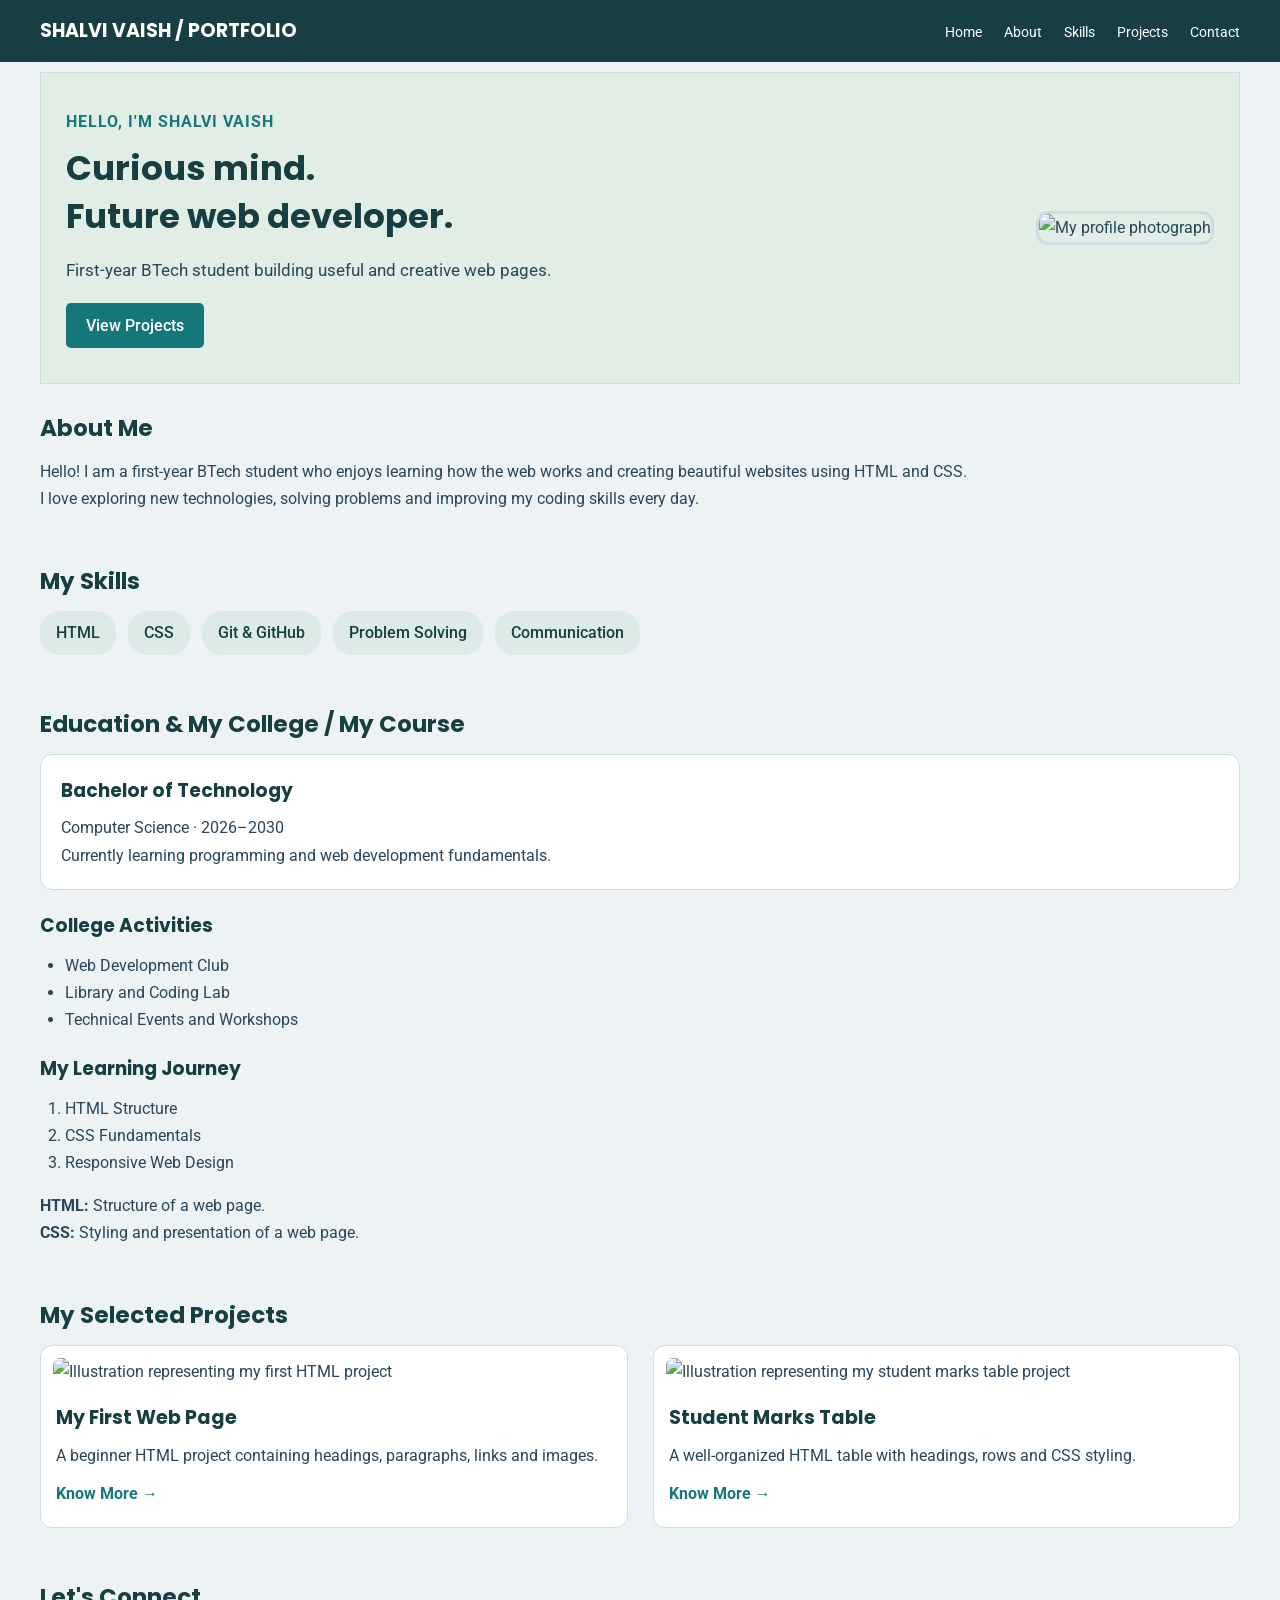
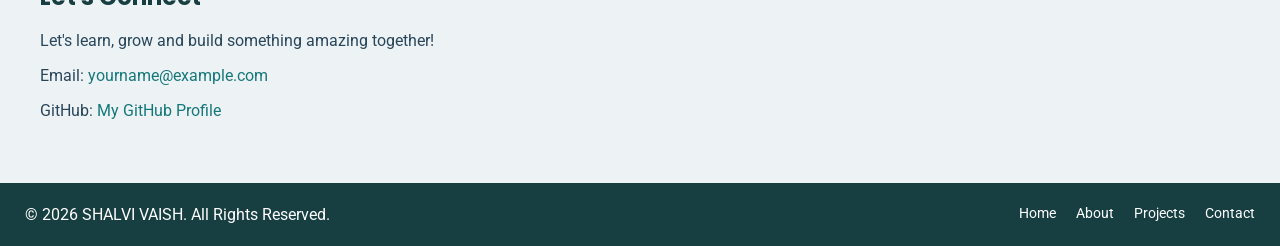
==== Assignment 4/index.html @ 3158d37a "Add files via upload" ====
<!DOCTYPE html>
<html lang="en">

<head>
    <meta charset="UTF-8">
    <meta name="viewport" content="width=device-width, initial-scale=1.0">

    <meta name="description" content="My personal portfolio showcasing my skills, education and web development projects.">
    <meta name="author" content="Your Name">

    <title>My Portfolio | Web Developer</title>

    <!-- Google Fonts -->
    <link rel="preconnect" href="https://fonts.googleapis.com">
    <link rel="preconnect" href="https://fonts.gstatic.com" crossorigin>

    <link href="https://fonts.googleapis.com/css2?family=Poppins:wght@400;500;600;700;800&family=Roboto:wght@400;500;700&display=swap" rel="stylesheet">

    <!-- External CSS -->
    <link rel="stylesheet" href="style.css">
</head>

<body>

    <!-- Navigation Bar -->
    <header id="home">

        <nav class="navbar">

            <h2 class="logo">SHALVI VAISH / PORTFOLIO</h2>

            <ul class="nav-links">
                <li><a href="#home">Home</a></li>
                <li><a href="#about">About</a></li>
                <li><a href="#skills">Skills</a></li>
                <li><a href="#projects">Projects</a></li>
                <li><a href="#contact">Contact</a></li>
            </ul>

        </nav>

    </header>

    <main>

        <!-- Hero Section -->
        <section class="hero">

            <div class="hero-content">

                <p class="intro">HELLO, I'M SHALVI VAISH</p>

                <h1>
                    Curious mind.<br>
                    Future web developer.
                </h1>

                <p class="hero-text">
                    First-year BTech student building useful
                    and creative web pages.
                </p>

                <a href="#projects" class="btn">
                    View Projects
                </a>

            </div>

            <div class="hero-image">

                <img src="../src/assets/profile.jpeg"
                     alt="My profile photograph">

            </div>

        </section>

        <!-- About Section -->
        <section id="about" class="content-section">

            <h2>About Me</h2>

            <p>
                Hello! I am a first-year BTech student who enjoys
                learning how the web works and creating beautiful
                websites using HTML and CSS.
            </p>

            <p>
                I love exploring new technologies, solving problems
                and improving my coding skills every day.
            </p>

        </section>

        <!-- Skills Section -->
        <section id="skills" class="content-section">

            <h2>My Skills</h2>

            <div class="skills-list">

                <span>HTML</span>
                <span>CSS</span>
                <span>Git & GitHub</span>
                <span>Problem Solving</span>
                <span>Communication</span>

            </div>

        </section>

        <!-- Education Section -->
        <section id="education" class="content-section">

            <h2>Education & My College / My Course</h2>

            <div class="education-card">

                <h3>Bachelor of Technology</h3>

                <p>Computer Science · 2026–2030</p>

                <p>
                    Currently learning programming and
                    web development fundamentals.
                </p>

            </div>

            <h3 class="subheading">College Activities</h3>

            <ul class="college-list">
                <li>Web Development Club</li>
                <li>Library and Coding Lab</li>
                <li>Technical Events and Workshops</li>
            </ul>

            <h3 class="subheading">My Learning Journey</h3>

            <ol class="learning-list">
                <li>HTML Structure</li>
                <li>CSS Fundamentals</li>
                <li>Responsive Web Design</li>
            </ol>

            <div class="definitions">

                <p><strong>HTML:</strong> Structure of a web page.</p>

                <p><strong>CSS:</strong> Styling and presentation of a web page.</p>

            </div>

        </section>

        <!-- Projects Section -->
        <section id="projects" class="content-section">

            <h2>My Selected Projects</h2>

            <div class="project-container">

                <article class="project-card">

                    <img src="../src/assets/project.jpg"
                         alt="Illustration representing my first HTML project">

                    <div class="project-info">

                        <h3>My First Web Page</h3>

                        <p>
                            A beginner HTML project containing
                            headings, paragraphs, links and images.
                        </p>

                        <a href="#contact">Know More →</a>

                    </div>

                </article>

                <article class="project-card">

                    <img src="../src/assets/project.jpg"
                         alt="Illustration representing my student marks table project">

                    <div class="project-info">

                        <h3>Student Marks Table</h3>

                        <p>
                            A well-organized HTML table with
                            headings, rows and CSS styling.
                        </p>

                        <a href="#contact">Know More →</a>

                    </div>

                </article>

            </div>

        </section>

        <!-- Contact Section -->
        <section id="contact" class="content-section">

            <h2>Let's Connect</h2>

            <p>
                Let's learn, grow and build something amazing together!
            </p>

            <p>
                Email:
                <a href="shalvivaish123@.com">
                    yourname@example.com
                </a>
            </p>

            <p>
                GitHub:
                <a href="https://github.com/shalvivaish5-hub">
                    My GitHub Profile
                </a>
            </p>

        </section>

    </main>

    <!-- Footer -->
    <footer>

        <p>© 2026 SHALVI VAISH. All Rights Reserved.</p>

        <div class="footer-links">
            <a href="#home">Home</a>
            <a href="#about">About</a>
            <a href="#projects">Projects</a>
            <a href="#contact">Contact</a>
        </div>

    </footer>

</body>
</html>
---- Assignment 4/style.css ----
/* =================================
   1. CSS DESIGN TOKENS
================================= */

:root {

    /* Colour Palette */
    --primary: #173f42;
    --secondary: #16777b;
    --background: #edf3f5;
    --hero-bg: #e0eee6;
    --white: #ffffff;
    --text: #29465a;
    --light-border: #ccdcdf;

    /* Fonts */
    --heading-font: 'Poppins', sans-serif;
    --body-font: 'Roboto', sans-serif;

    /* Font Sizes */
    --heading-size: 32px;
    --subheading-size: 23px;
    --body-size: 16px;

    /* Spacing */
    --small-space: 10px;
    --medium-space: 20px;
    --large-space: 35px;

    /* Other */
    --card-radius: 12px;
    --transition: 0.3s ease;
}


/* =================================
   2. GENERAL STYLING
================================= */

* {
    margin: 0;
    padding: 0;
    box-sizing: border-box;
}

html {
    scroll-behavior: smooth;
}

body {
    font-family: var(--body-font);
    background-color: var(--background);
    color: var(--text);
    font-size: var(--body-size);
    line-height: 1.7;
}

a {
    text-decoration: none;
    color: var(--secondary);
    transition: var(--transition);
}

a:hover {
    color: var(--primary);
}


/* =================================
   3. NAVIGATION BAR
================================= */

header {
    background-color: var(--primary);
}

.navbar {
    max-width: 1250px;
    margin: auto;
    padding: 15px 25px;

    display: flex;
    align-items: center;
    justify-content: space-between;
    flex-wrap: wrap;
    gap: 15px;
}

.logo {
    color: var(--white);
    font-family: var(--heading-font);
    font-size: 19px;
}

.nav-links {
    list-style: none;
    display: flex;
    gap: 22px;
}

.nav-links a {
    color: var(--white);
    font-size: 14px;
}

.nav-links a:hover {
    color: #9de0d5;
}


/* =================================
   4. HERO SECTION
================================= */

.hero {
    max-width: 1250px;
    margin: auto;

    min-height: 255px;
    padding: 35px 25px;

    background-color: var(--hero-bg);

    display: flex;
    justify-content: space-between;
    align-items: center;
    gap: 30px;

    border: 1px solid var(--light-border);
}

.hero-content {
    max-width: 700px;
}

.intro {
    color: var(--secondary);
    font-weight: 700;
    letter-spacing: 1px;
    margin-bottom: 10px;
}

.hero h1 {
    font-family: var(--heading-font);
    font-size: 34px;
    line-height: 1.4;
    color: var(--primary);
    margin-bottom: 15px;
}

.hero-text {
    font-size: 17px;
    margin-bottom: 18px;
}


/* Profile Image */

.hero-image img {
    width: 150px;
    height: 155px;
    object-fit: cover;
    object-position: center;
    border: 3px solid var(--light-border);
    border-radius: 12px;
    background-color: var(--hero-bg);
}


/* Button */

.btn {
    display: inline-block;
    padding: 9px 20px;

    background-color: var(--secondary);
    color: var(--white);

    border-radius: 5px;
    font-weight: 500;
}

.btn:hover {
    background-color: var(--primary);
    color: var(--white);
}


/* =================================
   5. CONTENT SECTIONS
================================= */

main {
    max-width: 1250px;
    margin: auto;
    padding: 10px 25px;
}

.content-section {
    padding: 25px 0;
    scroll-margin-top: 20px;
}

.content-section h2 {
    font-family: var(--heading-font);
    font-size: var(--subheading-size);
    color: var(--primary);
    margin-bottom: 10px;
}

.content-section h3 {
    color: var(--primary);
    font-family: var(--heading-font);
    margin-bottom: 8px;
}


/* =================================
   6. SKILLS SECTION
================================= */

.skills-list {
    display: flex;
    flex-wrap: wrap;
    gap: 12px;
}

.skills-list span {
    background-color: #dcebe8;
    color: var(--primary);

    padding: 8px 16px;
    border-radius: 20px;

    font-weight: 500;
    transition: var(--transition);
}

.skills-list span:hover {
    background-color: var(--secondary);
    color: var(--white);
    transform: translateY(-3px);
}


/* =================================
   7. EDUCATION SECTION
================================= */

.education-card {
    background-color: var(--white);
    border: 1px solid var(--light-border);
    border-radius: var(--card-radius);

    padding: var(--medium-space);
}

.subheading {
    margin-top: 20px;
}

.college-list,
.learning-list {
    padding-left: 25px;
    margin: 10px 0;
}

.definitions {
    margin-top: 15px;
}


/* =================================
   8. PROJECT CARDS
================================= */

.project-container {
    display: grid;
    grid-template-columns: repeat(2, 1fr);
    gap: 25px;
}

.project-card {
    background-color: var(--white);
    border: 1px solid var(--light-border);
    border-radius: var(--card-radius);

    overflow: hidden;
    transition: var(--transition);
}

.project-card:hover {
    transform: translateY(-5px);
    box-shadow: 0 8px 20px rgba(23, 63, 66, 0.12);
}

.project-card img {
    width: calc(100% - 24px);
    height: 150px;
    object-fit: cover;
    margin: 12px;
    border-radius: 7px;
}

.project-info {
    padding: 5px 15px 20px;
}

.project-info h3 {
    font-size: 19px;
}

.project-info p {
    margin-bottom: 10px;
}

.project-info a {
    font-weight: 700;
}


/* =================================
   9. CONTACT SECTION
================================= */

#contact {
    padding-bottom: 40px;
}

#contact p {
    margin-bottom: 8px;
}

#contact a:hover {
    text-decoration: underline;
}


/* =================================
   10. FOOTER
================================= */

footer {
    background-color: var(--primary);
    color: var(--white);

    padding: 18px 25px;

    display: flex;
    justify-content: space-between;
    align-items: center;
    flex-wrap: wrap;
    gap: 15px;
}

.footer-links {
    display: flex;
    gap: 20px;
}

.footer-links a {
    color: var(--white);
    font-size: 14px;
}

.footer-links a:hover {
    color: #9de0d5;
}


/* =================================
   11. RESPONSIVE DESIGN
================================= */

@media (max-width: 650px) {

    .navbar {
        flex-direction: column;
        align-items: flex-start;
    }

    .nav-links {
        flex-wrap: wrap;
        gap: 12px;
    }

    .hero {
        flex-direction: column-reverse;
        align-items: flex-start;
    }

    .hero h1 {
        font-size: 27px;
    }

    .project-container {
        grid-template-columns: 1fr;
    }

    footer {
        flex-direction: column;
        align-items: flex-start;
    }

    .footer-links {
        flex-wrap: wrap;
        gap: 12px;
    }

    main {
        padding: 10px 18px;
    }
}
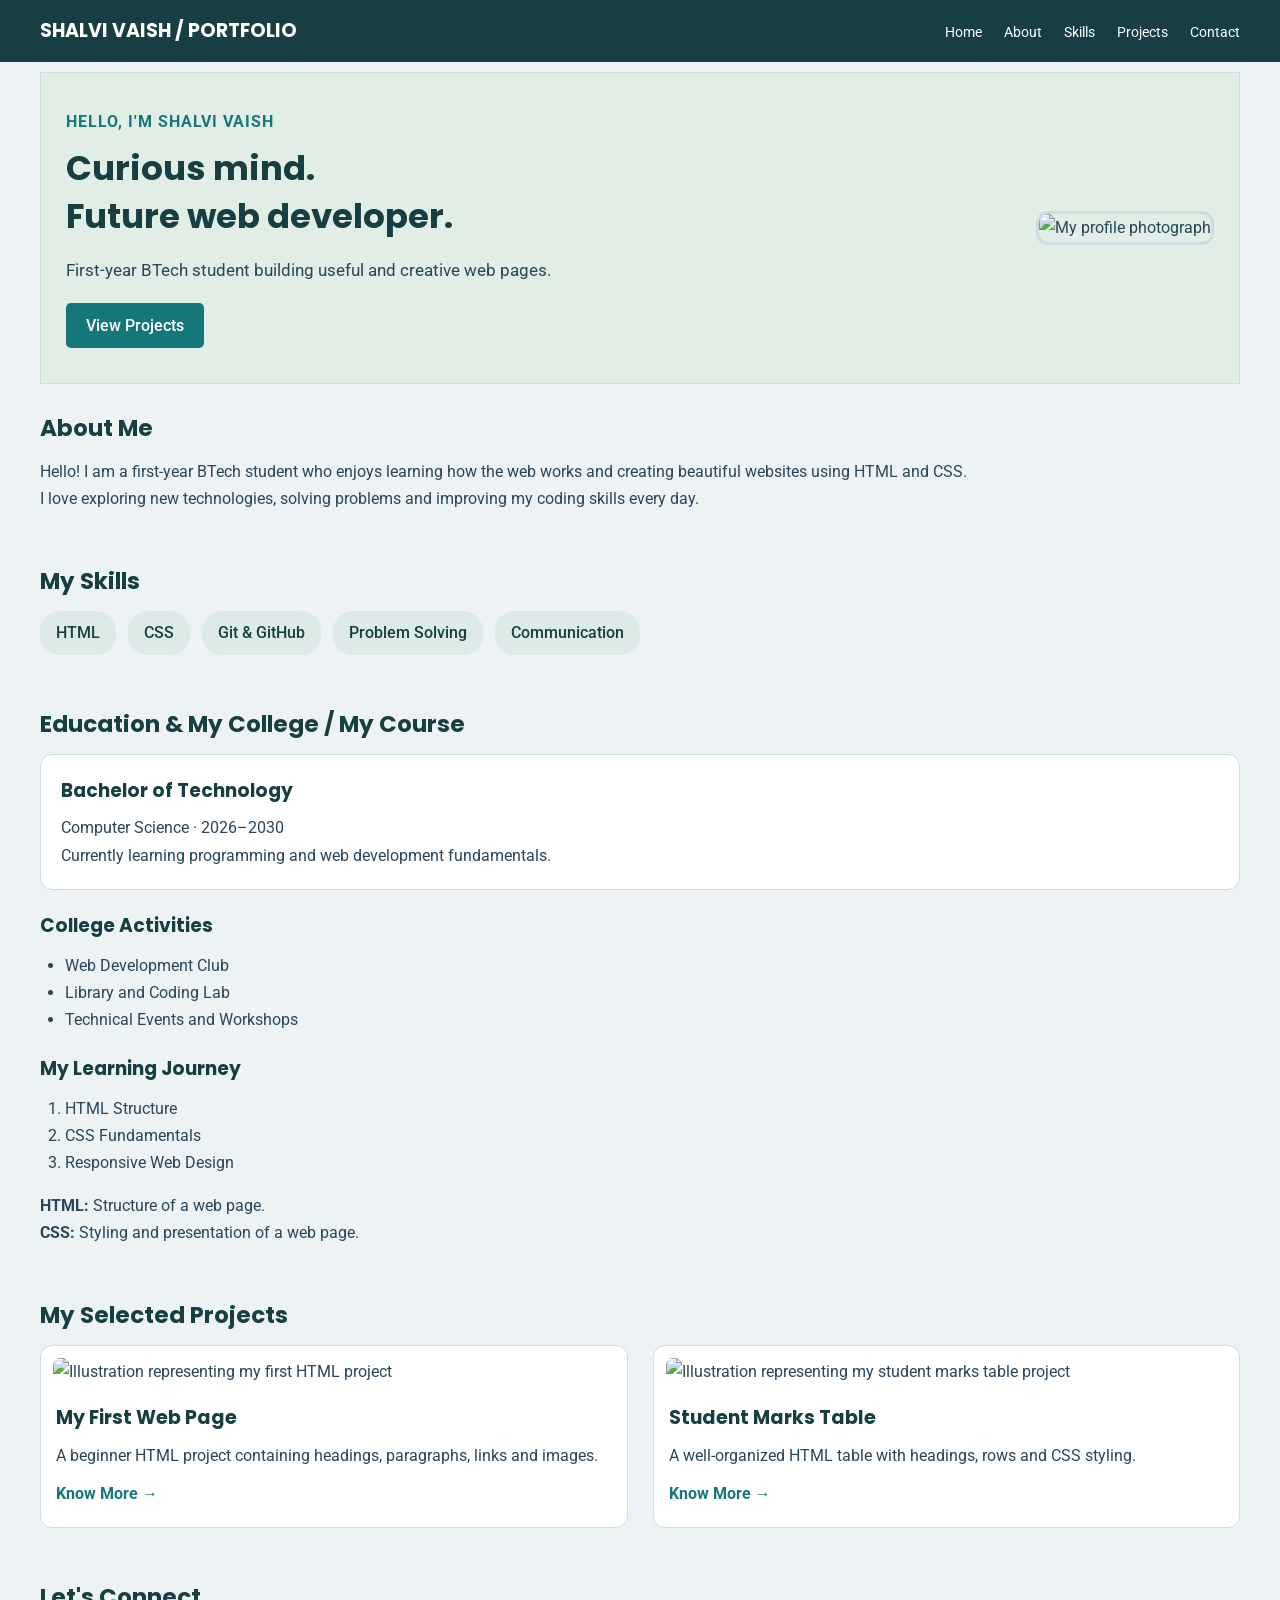
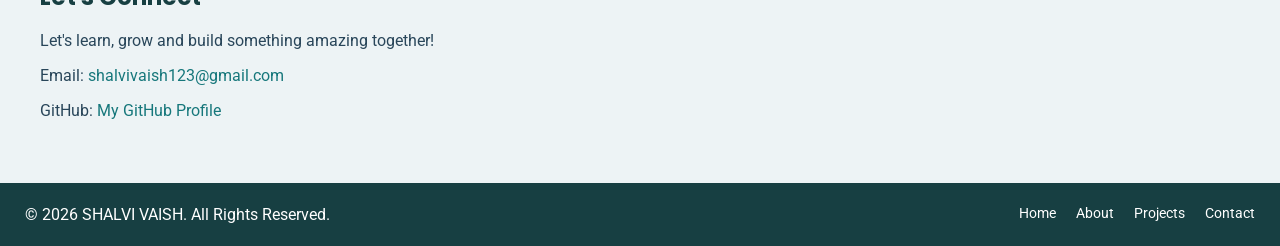
==== commit 32f2ef7d: "Add files via upload" ====
--- a/Assignment 4/index.html
+++ b/Assignment 4/index.html
@@ -1,4 +1,3 @@
-
 
 <!DOCTYPE html>
 <html lang="en">
@@ -70,7 +69,7 @@
 
             <div class="hero-image">
 
-                <img src="../src/assets/profile.jpeg"
+                <img src="../src/assets/profile2.jpeg"
                      alt="My profile photograph">
 
             </div>
@@ -218,8 +217,8 @@
 
             <p>
                 Email:
-                <a href="shalvivaish123@.com">
-                    yourname@example.com
+                <a href="shalvivaish123@gmail.com">
+                    shalvivaish123@gmail.com
                 </a>
             </p>
 
